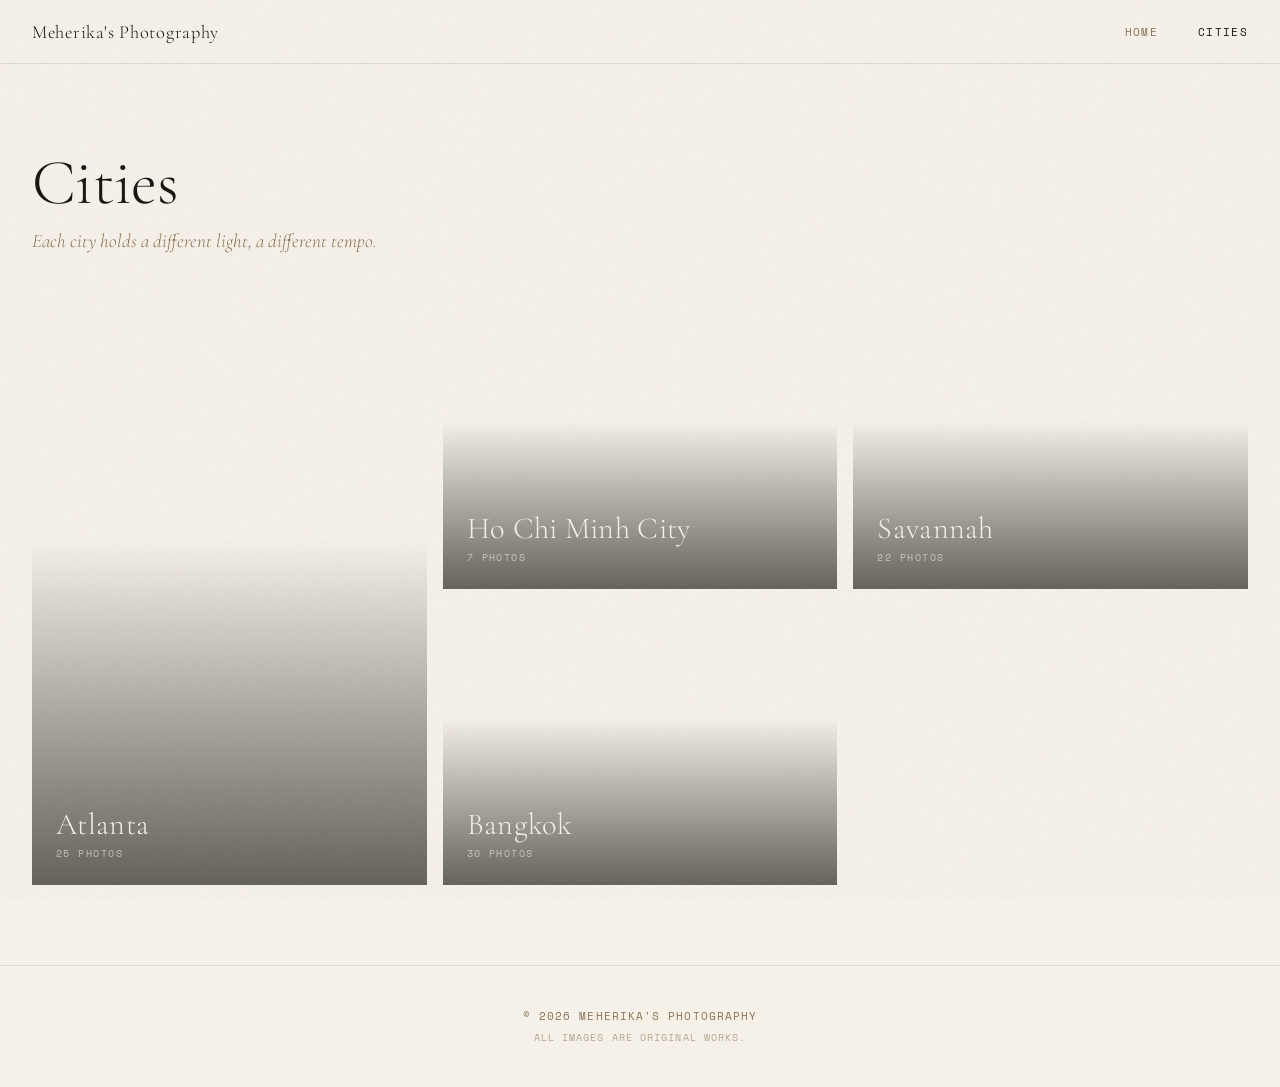
==== cities.html @ b3e24105 "Add files via upload" ====
<!DOCTYPE html>
<html lang="en">
<head>
  <meta charset="UTF-8" />
  <meta name="viewport" content="width=device-width, initial-scale=1.0"/>
  <title>Cities — Meherika's Photography</title>
  <link rel="preconnect" href="https://fonts.googleapis.com">
  <link href="https://fonts.googleapis.com/css2?family=Cormorant+Garamond:ital,wght@0,300;0,400;1,300;1,400&family=Space+Mono:wght@400;700&display=swap" rel="stylesheet">
  <link rel="stylesheet" href="style.css">
</head>
<body>

  <header>
    <nav>
      <a href="index.html" class="logo">Meherika's Photography</a>
      <div class="nav-links">
        <a href="index.html">Home</a>
        <a href="cities.html" class="active">Cities</a>
      </div>
    </nav>
  </header>

  <main class="cities-main">
    <div class="page-header">
      <h1>Cities</h1>
      <p>Each city holds a different light, a different tempo.</p>
    </div>

    <div class="cities-grid">
      <a href="city.html?city=atlanta" class="city-tile tall">
        <div class="tile-img" style="background-image: url('photos/atlanta/_DSC9294.jpg')"></div>
        <div class="tile-overlay">
          <span class="tile-name">Atlanta</span>
          <span class="tile-count">25 photos</span>
        </div>
      </a>
      <a href="city.html?city=hcmc" class="city-tile">
        <div class="tile-img" style="background-image: url('photos/hcmc/_DSC7298.jpg')"></div>
        <div class="tile-overlay">
          <span class="tile-name">Ho Chi Minh City</span>
          <span class="tile-count">7 photos</span>
        </div>
      </a>
      <a href="city.html?city=savannah" class="city-tile">
        <div class="tile-img" style="background-image: url('photos/savannah/_DSC9408.JPG')"></div>
        <div class="tile-overlay">
          <span class="tile-name">Savannah</span>
          <span class="tile-count">22 photos</span>
        </div>
      </a>
      <!-- <a href="city.html?city=newyork" class="city-tile">
        <div class="tile-img" style="background-image: url('https://images.unsplash.com/photo-1496442226666-8d4d0e62e6e9?w=1000&q=80')"></div>
        <div class="tile-overlay">
          <span class="tile-name">New York</span>
          <span class="tile-count">31 photos</span>
        </div>
      </a> -->
      <a href="city.html?city=bangkok" class="city-tile">
        <div class="tile-img" style="background-image: url('photos/bangkok/_DSC8073.jpg')"></div>
        <div class="tile-overlay">
          <span class="tile-name">Bangkok</span>
          <span class="tile-count">30 photos</span>
        </div>
      </a>

      <!-- <a href="city.html?city=bali" class="city-tile">
        <div class="tile-img" style="background-image: url('https://images.unsplash.com/photo-1524231757912-21f4fe3a7200?w=1000&q=80')"></div>
        <div class="tile-overlay">
          <span class="tile-name">Bali</span>
          <span class="tile-count">22 photos</span>
        </div>
      </a> -->
      <!-- <a href="city.html?city=phuquoc" class="city-tile">
        <div class="tile-img" style="background-image: url('https://images.unsplash.com/photo-1493976040374-85c8e12f0c0e?w=1000&q=80')"></div>
        <div class="tile-overlay">
          <span class="tile-name">Phu Quoc</span>
          <span class="tile-count">19 photos</span>
        </div>
      </a> -->
      <!-- <a href="city.html?city=guwahati" class="city-tile wide">
        <div class="tile-img" style="background-image: url('https://images.unsplash.com/photo-1524231757912-21f4fe3a7200?w=1000&q=80')"></div>
        <div class="tile-overlay">
          <span class="tile-name">Guwahati</span>
          <span class="tile-count">22 photos</span>
        </div>
      </a> -->
    </div>
  </main>

  <footer>
    <p>© 2026 Meherika's Photography</p>
    <p class="footer-sub">All images are original works.</p>
  </footer>

</body>
</html>
---- style.css ----
/* ============================================
   Meherika's Photography — Global Styles
   Aesthetic: Clean minimal + bold film grain vintage
   ============================================ */

@import url('https://fonts.googleapis.com/css2?family=Cormorant+Garamond:ital,wght@0,300;0,400;1,300;1,400&family=Space+Mono:wght@400;700&display=swap');

:root {
  --cream: #F5F0E8;
  --ink: #1A1611;
  --warm-mid: #8C7355;
  --accent: #C8502A;
  --accent-light: #E8D5C4;
  --grain-opacity: 0.04;
  --nav-h: 64px;
}

*, *::before, *::after { box-sizing: border-box; margin: 0; padding: 0; }

html { font-size: 16px; scroll-behavior: smooth; }

body {
  background-color: var(--cream);
  color: var(--ink);
  font-family: 'Cormorant Garamond', Georgia, serif;
  min-height: 100vh;
  position: relative;
  overflow-x: hidden;
}

/* Grain overlay */
body::after {
  content: "";
  position: fixed;
  inset: 0;
  pointer-events: none;
  z-index: 1000;
  background-image: url("data:image/svg+xml,%3Csvg viewBox='0 0 256 256' xmlns='http://www.w3.org/2000/svg'%3E%3Cfilter id='noise'%3E%3CfeTurbulence type='fractalNoise' baseFrequency='0.9' numOctaves='4' stitchTiles='stitch'/%3E%3C/filter%3E%3Crect width='100%25' height='100%25' filter='url(%23noise)' opacity='1'/%3E%3C/svg%3E");
  opacity: var(--grain-opacity);
  mix-blend-mode: multiply;
}

/* ---- NAV ---- */
header {
  position: sticky;
  top: 0;
  z-index: 100;
  background: rgba(245, 240, 232, 0.92);
  backdrop-filter: blur(8px);
  border-bottom: 1px solid rgba(26,22,17,0.1);
  height: var(--nav-h);
}

nav {
  max-width: 1280px;
  margin: 0 auto;
  padding: 0 2rem;
  height: 100%;
  display: flex;
  align-items: center;
  justify-content: space-between;
}

.logo {
  font-family: 'Cormorant Garamond', serif;
  font-weight: 300;
  font-size: 1.15rem;
  letter-spacing: 0.04em;
  color: var(--ink);
  text-decoration: none;
}

.nav-links {
  display: flex;
  gap: 2.5rem;
}

.nav-links a {
  font-family: 'Space Mono', monospace;
  font-size: 0.7rem;
  letter-spacing: 0.12em;
  text-transform: uppercase;
  color: var(--warm-mid);
  text-decoration: none;
  transition: color 0.2s;
}

.nav-links a:hover,
.nav-links a.active { color: var(--ink); }

/* ---- HERO ---- */
.hero {
  min-height: calc(100vh - var(--nav-h));
  max-width: 1280px;
  margin: 0 auto;
  padding: 6rem 2rem 4rem;
  display: grid;
  grid-template-columns: 1fr 1fr;
  gap: 4rem;
  align-items: center;
}

.hero-eyebrow {
  font-family: 'Space Mono', monospace;
  font-size: 0.68rem;
  letter-spacing: 0.2em;
  text-transform: uppercase;
  color: var(--accent);
  margin-bottom: 1.5rem;
}

.hero h1 {
  font-size: clamp(3.5rem, 7vw, 6.5rem);
  font-weight: 300;
  line-height: 1.05;
  letter-spacing: -0.01em;
  margin-bottom: 1.5rem;
}

.hero h1 em {
  font-style: italic;
  color: var(--warm-mid);
}

.hero-sub {
  font-size: 1.2rem;
  font-weight: 300;
  color: var(--warm-mid);
  max-width: 36ch;
  line-height: 1.6;
  margin-bottom: 3rem;
}

.cta-btn {
  display: inline-block;
  font-family: 'Space Mono', monospace;
  font-size: 0.72rem;
  letter-spacing: 0.14em;
  text-transform: uppercase;
  text-decoration: none;
  color: var(--cream);
  background: var(--ink);
  padding: 0.9rem 2.2rem;
  border: 1px solid var(--ink);
  transition: background 0.25s, color 0.25s;
}

.cta-btn:hover {
  background: var(--accent);
  border-color: var(--accent);
}

/* Hero film strip decoration */
.hero-film-strip {
  display: grid;
  grid-template-rows: 1fr 1fr;
  grid-template-columns: 1fr 1fr;
  gap: 0.75rem;
  height: 520px;
}

.film-frame {
  background-size: cover;
  background-position: center;
  position: relative;
  overflow: hidden;
}

.film-frame::before {
  content: "";
  position: absolute;
  inset: 0;
  background: linear-gradient(180deg, transparent 60%, rgba(26,22,17,0.3));
}

.f1 {
  grid-row: 1 / 3;
  background-image: url('photos/savannah/_DSC9437.JPG');
}

.f2 {
  background-image: url('photos/atlanta/_DSC9233.JPG');
}

.f3 {
  background-image: url('photos/atlanta/_DSC9298.jpg');
}

/* ---- FEATURED STRIP ---- */
.featured-strip {
  padding: 5rem 2rem;
  max-width: 1280px;
  margin: 0 auto;
  border-top: 1px solid rgba(26,22,17,0.12);
}

.strip-label {
  font-family: 'Space Mono', monospace;
  font-size: 0.68rem;
  letter-spacing: 0.2em;
  text-transform: uppercase;
  color: var(--warm-mid);
  margin-bottom: 2rem;
}

.city-cards {
  display: grid;
  grid-template-columns: repeat(4, 1fr);
  gap: 1rem;
}

.city-card {
  text-decoration: none;
  color: var(--ink);
  display: block;
  overflow: hidden;
}

.card-img {
  height: 280px;
  background-size: cover;
  background-position: center;
  transition: transform 0.5s ease, filter 0.4s ease;
}

.city-card:hover .card-img {
  transform: scale(1.04);
  filter: saturate(0.9) sepia(0.05);
}

.card-info {
  display: flex;
  justify-content: space-between;
  align-items: center;
  padding: 0.75rem 0.25rem 0;
  font-size: 1.1rem;
  font-weight: 300;
  letter-spacing: 0.02em;
}

.arrow {
  font-family: 'Space Mono', monospace;
  font-size: 0.75rem;
  color: var(--warm-mid);
  transition: transform 0.2s;
}

.city-card:hover .arrow { transform: translateX(4px); }

/* ---- CITIES PAGE ---- */
.cities-main {
  max-width: 1280px;
  margin: 0 auto;
  padding: 5rem 2rem;
}

.page-header {
  margin-bottom: 3.5rem;
}

.page-header h1 {
  font-size: clamp(2.8rem, 5vw, 5rem);
  font-weight: 300;
  letter-spacing: -0.01em;
  margin-bottom: 0.5rem;
}

.page-header p {
  font-size: 1.2rem;
  font-weight: 300;
  font-style: italic;
  color: var(--warm-mid);
}

.cities-grid {
  display: grid;
  grid-template-columns: repeat(3, 1fr);
  grid-auto-rows: 280px;
  gap: 1rem;
}

.city-tile {
  display: block;
  text-decoration: none;
  position: relative;
  overflow: hidden;
}

.city-tile.tall { grid-row: span 2; }
.city-tile.wide { grid-column: span 2; }

.tile-img {
  position: absolute;
  inset: 0;
  background-size: cover;
  background-position: center;
  transition: transform 0.55s ease, filter 0.4s ease;
}

.city-tile:hover .tile-img {
  transform: scale(1.05);
  filter: saturate(0.85) sepia(0.05);
}

.tile-overlay {
  position: absolute;
  inset: 0;
  background: linear-gradient(180deg, transparent 40%, rgba(26,22,17,0.65));
  display: flex;
  flex-direction: column;
  justify-content: flex-end;
  padding: 1.5rem;
  transition: background 0.3s;
}

.city-tile:hover .tile-overlay {
  background: linear-gradient(180deg, transparent 20%, rgba(26,22,17,0.7));
}

.tile-name {
  font-family: 'Cormorant Garamond', serif;
  font-size: 1.9rem;
  font-weight: 300;
  color: var(--cream);
  letter-spacing: 0.01em;
  line-height: 1;
}

.tile-count {
  font-family: 'Space Mono', monospace;
  font-size: 0.65rem;
  letter-spacing: 0.14em;
  text-transform: uppercase;
  color: rgba(245,240,232,0.65);
  margin-top: 0.3rem;
}

/* ---- CITY GALLERY PAGE ---- */
.city-main {
  max-width: 1280px;
  margin: 0 auto;
  padding: 4rem 2rem;
}

.city-hero-header {
  margin-bottom: 3.5rem;
}

.back-link {
  font-family: 'Space Mono', monospace;
  font-size: 0.68rem;
  letter-spacing: 0.1em;
  text-transform: uppercase;
  color: var(--warm-mid);
  text-decoration: none;
  display: inline-block;
  margin-bottom: 1.5rem;
  transition: color 0.2s;
}

.back-link:hover { color: var(--ink); }

.city-hero-header h1 {
  font-size: clamp(3rem, 6vw, 5.5rem);
  font-weight: 300;
  letter-spacing: -0.01em;
  line-height: 1;
  margin-bottom: 0.75rem;
}

.city-hero-header p {
  font-size: 1.15rem;
  font-style: italic;
  font-weight: 300;
  color: var(--warm-mid);
  max-width: 55ch;
}

/* ---- MASONRY GRID ---- */
.masonry-grid {
  columns: 3;
  column-gap: 0.9rem;
}

.masonry-item {
  break-inside: avoid;
  margin-bottom: 0.9rem;
  overflow: hidden;
  cursor: zoom-in;
  position: relative;
}

.masonry-item img {
  width: 100%;
  display: block;
  transition: transform 0.5s ease, filter 0.4s ease;
}

.masonry-item:hover img {
  transform: scale(1.03);
  filter: saturate(0.95) sepia(0);
}

/* ---- LIGHTBOX ---- */
.lightbox {
  display: none;
  position: fixed;
  inset: 0;
  background: rgba(20, 16, 10, 0.96);
  z-index: 500;
  align-items: center;
  justify-content: center;
  flex-direction: column;
  gap: 1rem;
}

.lightbox.open { display: flex; }

.lb-img-wrap {
  max-width: 90vw;
  max-height: 82vh;
  display: flex;
  align-items: center;
  justify-content: center;
}

.lightbox img {
  max-width: 100%;
  max-height: 82vh;
  object-fit: contain;
  display: block;
}

.lb-caption {
  font-family: 'Cormorant Garamond', serif;
  font-style: italic;
  font-size: 1rem;
  color: rgba(245,240,232,0.6);
  letter-spacing: 0.03em;
}

.lb-close {
  position: fixed;
  top: 1.5rem;
  right: 2rem;
  background: none;
  border: none;
  color: rgba(245,240,232,0.7);
  font-size: 1.4rem;
  cursor: pointer;
  font-family: 'Space Mono', monospace;
  transition: color 0.2s;
  z-index: 10;
}

.lb-close:hover { color: var(--cream); }

.lb-prev, .lb-next {
  position: fixed;
  top: 50%;
  transform: translateY(-50%);
  background: none;
  border: none;
  color: rgba(245,240,232,0.6);
  font-size: 3rem;
  cursor: pointer;
  padding: 1rem;
  transition: color 0.2s;
  z-index: 10;
  font-family: Georgia, serif;
  line-height: 1;
}

.lb-prev { left: 1rem; }
.lb-next { right: 1rem; }
.lb-prev:hover, .lb-next:hover { color: var(--cream); }

/* ---- FOOTER ---- */
footer {
  border-top: 1px solid rgba(26,22,17,0.1);
  padding: 2.5rem 2rem;
  text-align: center;
  font-family: 'Space Mono', monospace;
  font-size: 0.68rem;
  letter-spacing: 0.1em;
  color: var(--warm-mid);
  text-transform: uppercase;
  line-height: 2;
}

.footer-sub {
  font-size: 0.6rem;
  opacity: 0.6;
}

/* ---- RESPONSIVE ---- */
@media (max-width: 1024px) {
  .hero { grid-template-columns: 1fr; }
  .hero-film-strip { display: none; }
  .city-cards { grid-template-columns: repeat(2, 1fr); }
  .cities-grid { grid-template-columns: repeat(2, 1fr); }
  .masonry-grid { columns: 2; }
}

@media (max-width: 640px) {
  .city-cards { grid-template-columns: 1fr; }
  .cities-grid { grid-template-columns: 1fr; }
  .city-tile.tall, .city-tile.wide { grid-column: span 1; grid-row: span 1; }
  .masonry-grid { columns: 1; }
}
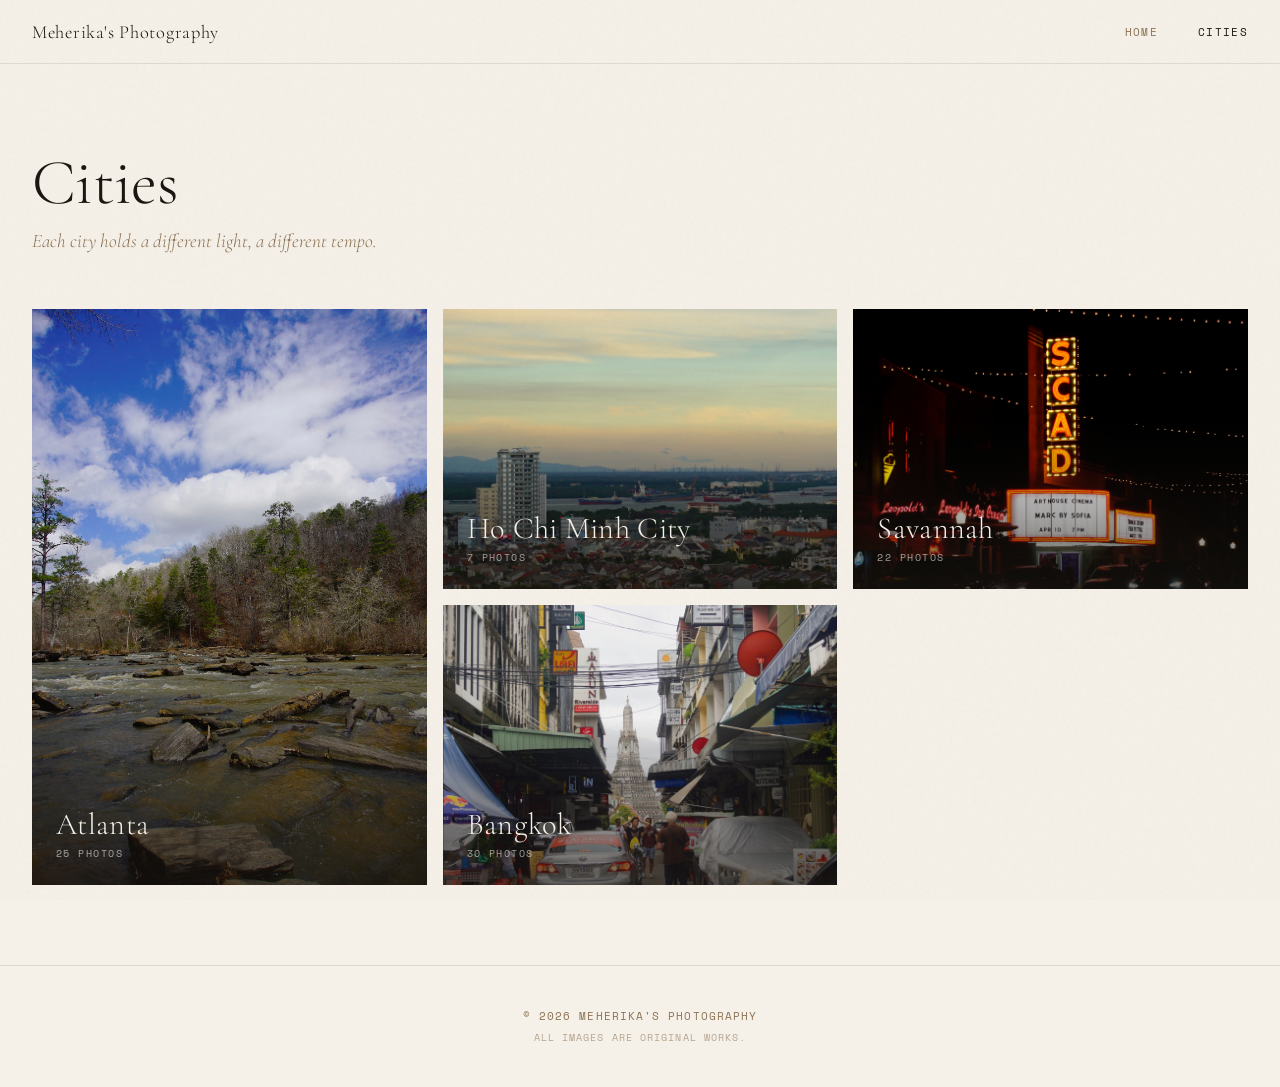
==== commit 6a76cf9f: "Added mobile flexibility" ====
--- a/cities.html
+++ b/cities.html
@@ -4,6 +4,7 @@
   <meta charset="UTF-8" />
   <meta name="viewport" content="width=device-width, initial-scale=1.0"/>
   <title>Cities — Meherika's Photography</title>
+  <script defer src="/_vercel/insights/script.js"></script>
   <link rel="preconnect" href="https://fonts.googleapis.com">
   <link href="https://fonts.googleapis.com/css2?family=Cormorant+Garamond:ital,wght@0,300;0,400;1,300;1,400&family=Space+Mono:wght@400;700&display=swap" rel="stylesheet">
   <link rel="stylesheet" href="style.css">
@@ -13,7 +14,10 @@
   <header>
     <nav>
       <a href="index.html" class="logo">Meherika's Photography</a>
-      <div class="nav-links">
+      <button class="nav-toggle" id="nav-toggle" aria-label="Menu">
+        <span></span><span></span><span></span>
+      </button>
+      <div class="nav-links" id="nav-links">
         <a href="index.html">Home</a>
         <a href="cities.html" class="active">Cities</a>
       </div>
@@ -62,7 +66,6 @@
           <span class="tile-count">30 photos</span>
         </div>
       </a>
-
       <!-- <a href="city.html?city=bali" class="city-tile">
         <div class="tile-img" style="background-image: url('https://images.unsplash.com/photo-1524231757912-21f4fe3a7200?w=1000&q=80')"></div>
         <div class="tile-overlay">
@@ -92,5 +95,14 @@
     <p class="footer-sub">All images are original works.</p>
   </footer>
 
+  <script>
+    const toggle = document.getElementById('nav-toggle');
+    const navLinks = document.getElementById('nav-links');
+    toggle.addEventListener('click', () => {
+      toggle.classList.toggle('open');
+      navLinks.classList.toggle('open');
+    });
+  </script>
+
 </body>
-</html>
+</html>
--- a/style.css
+++ b/style.css
@@ -1,8 +1,3 @@
-/* ============================================
-   Meherika's Photography — Global Styles
-   Aesthetic: Clean minimal + bold film grain vintage
-   ============================================ */
-
 @import url('https://fonts.googleapis.com/css2?family=Cormorant+Garamond:ital,wght@0,300;0,400;1,300;1,400&family=Space+Mono:wght@400;700&display=swap');
 
 :root {
@@ -44,7 +39,7 @@
 header {
   position: sticky;
   top: 0;
-  z-index: 100;
+  z-index: 160;
   background: rgba(245, 240, 232, 0.92);
   backdrop-filter: blur(8px);
   border-bottom: 1px solid rgba(26,22,17,0.1);
@@ -493,18 +488,159 @@
   opacity: 0.6;
 }
 
+/* ---- HAMBURGER BUTTON (hidden on desktop) ---- */
+.nav-toggle {
+  display: none;
+  flex-direction: column;
+  justify-content: space-between;
+  width: 24px;
+  height: 16px;
+  background: none;
+  border: none;
+  cursor: pointer;
+  padding: 0;
+  z-index: 200;
+}
+
+.nav-toggle span {
+  display: block;
+  width: 100%;
+  height: 1.5px;
+  background: var(--ink);
+  transition: transform 0.3s, opacity 0.3s;
+  transform-origin: center;
+}
+
+.nav-toggle.open span:nth-child(1) { transform: translateY(7px) rotate(45deg); }
+.nav-toggle.open span:nth-child(2) { opacity: 0; }
+.nav-toggle.open span:nth-child(3) { transform: translateY(-7px) rotate(-45deg); }
+
 /* ---- RESPONSIVE ---- */
 @media (max-width: 1024px) {
-  .hero { grid-template-columns: 1fr; }
-  .hero-film-strip { display: none; }
   .city-cards { grid-template-columns: repeat(2, 1fr); }
   .cities-grid { grid-template-columns: repeat(2, 1fr); }
   .masonry-grid { columns: 2; }
 }
 
+@media (max-width: 768px) {
+  .hero { grid-template-columns: 1fr; }
+  .hero-film-strip { display: none; }
+}
+
 @media (max-width: 640px) {
-  .city-cards { grid-template-columns: 1fr; }
-  .cities-grid { grid-template-columns: 1fr; }
+  /* Nav */
+  .nav-toggle { display: flex; }
+
+  .nav-links {
+    display: none;
+    position: fixed;
+    inset: 0;
+    background: var(--cream);
+    flex-direction: row;        /* side by side instead of stacked */
+    flex-wrap: wrap;
+    align-items: center;
+    justify-content: center;
+    gap: 1.5rem 3rem;
+    z-index: 155;
+    padding-top: 0;
+  }
+
+  .nav-links.open { display: flex; }
+
+  .nav-links a {
+    font-size: 1rem;
+    letter-spacing: 0.18em;
+    width: calc(50% - 3rem);    /* two links per row */
+    text-align: center;
+  }
+
+  .nav-toggle {
+    z-index: 200;
+    position: relative;
+  }
+
+  /* Hero — full bleed photo background on mobile */
+  .hero {
+    display: block;
+    min-height: 92vh;
+    padding: 0;
+    background-image: url('photos/savannah/_DSC9437.JPG');
+    background-size: cover;
+    background-position: center;
+    position: relative;
+  }
+
+  .hero::before {
+    content: "";
+    position: absolute;
+    inset: 0;
+    background: linear-gradient(180deg, rgba(26,22,17,0.25) 0%, rgba(26,22,17,0.6) 100%);
+  }
+
+  .hero-text {
+    position: relative;
+    z-index: 1;
+    display: flex;
+    flex-direction: column;
+    align-items: center;
+    justify-content: flex-end;
+    min-height: 92vh;
+    padding: 3rem 2rem;
+    text-align: center;
+  }
+
+  .hero-eyebrow { color: rgba(245,240,232,0.75); }
+
+  .hero h1 {
+    font-size: 3.2rem;
+    color: var(--cream);
+  }
+
+  .hero h1 em { color: rgba(245,240,232,0.75); }
+
+  .hero-sub {
+    font-size: 1rem;
+    margin-bottom: 2rem;
+    color: rgba(245,240,232,0.7);
+  }
+
+  .cta-btn {
+    background: var(--cream);
+    color: var(--ink);
+    border-color: var(--cream);
+  }
+
+  .cta-btn:hover {
+    background: var(--accent);
+    border-color: var(--accent);
+    color: var(--cream);
+  }
+
+  /* Featured strip */
+  .featured-strip { padding: 3rem 1.5rem; }
+  .city-cards { grid-template-columns: 1fr 1fr; gap: 0.6rem; }
+  .card-img { height: 180px; }
+  .card-info { font-size: 0.95rem; }
+
+  /* Cities page */
+  .cities-main { padding: 3rem 1.5rem; }
+  .cities-grid { grid-template-columns: 1fr 1fr; gap: 0.6rem; grid-auto-rows: 180px; }
   .city-tile.tall, .city-tile.wide { grid-column: span 1; grid-row: span 1; }
-  .masonry-grid { columns: 1; }
+
+  /* City gallery */
+  .city-main { padding: 2.5rem 1.5rem; }
+  .city-hero-header { margin-bottom: 2rem; }
+  .city-hero-header h1 { font-size: 2.8rem; }
+  .masonry-grid { columns: 2; column-gap: 0.5rem; }
+  .masonry-item { margin-bottom: 0.5rem; }
+
+  /* Lightbox — bigger tap targets */
+  .lb-prev, .lb-next {
+    font-size: 2.2rem;
+    padding: 1.2rem 1rem;
+    background: rgba(20,16,10,0.3);
+  }
+  .lb-prev { left: 0; }
+  .lb-next { right: 0; }
+  .lb-close { top: 1rem; right: 1rem; font-size: 1.2rem; }
 }
